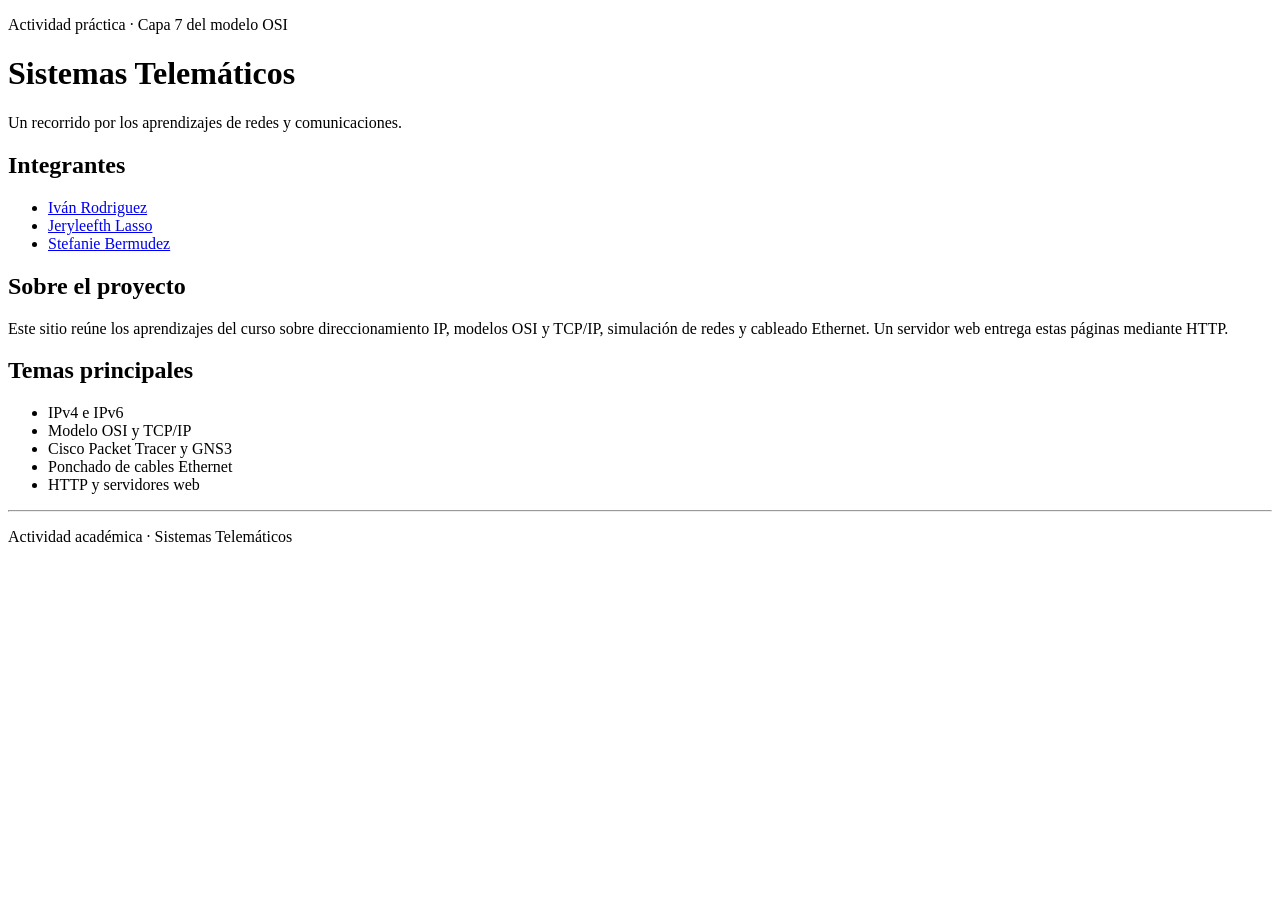
==== index.html @ d9533ce8 "Add files via upload" ====
<!DOCTYPE html><html lang="es"><head><meta charset="UTF-8"><meta name="viewport" content="width=device-width, initial-scale=1"><title>Sistemas Telemáticos</title></head><body><header><p>Actividad práctica · Capa 7 del modelo OSI</p><h1>Sistemas Telemáticos</h1><p>Un recorrido por los aprendizajes de redes y comunicaciones.</p></header><main><section><h2>Integrantes</h2><ul><li><a href="ivan-rodriguez.html">Iván Rodriguez</a></li><li><a href="jeryleefth-lasso.html">Jeryleefth Lasso</a></li><li><a href="stefanie-bermudez.html">Stefanie Bermudez</a></li></ul></section><section><h2>Sobre el proyecto</h2><p>Este sitio reúne los aprendizajes del curso sobre direccionamiento IP, modelos OSI y TCP/IP, simulación de redes y cableado Ethernet. Un servidor web entrega estas páginas mediante HTTP.</p></section><section><h2>Temas principales</h2><ul><li>IPv4 e IPv6</li><li>Modelo OSI y TCP/IP</li><li>Cisco Packet Tracer y GNS3</li><li>Ponchado de cables Ethernet</li><li>HTTP y servidores web</li></ul></section></main><footer><hr><p>Actividad académica · Sistemas Telemáticos</p></footer></body></html>
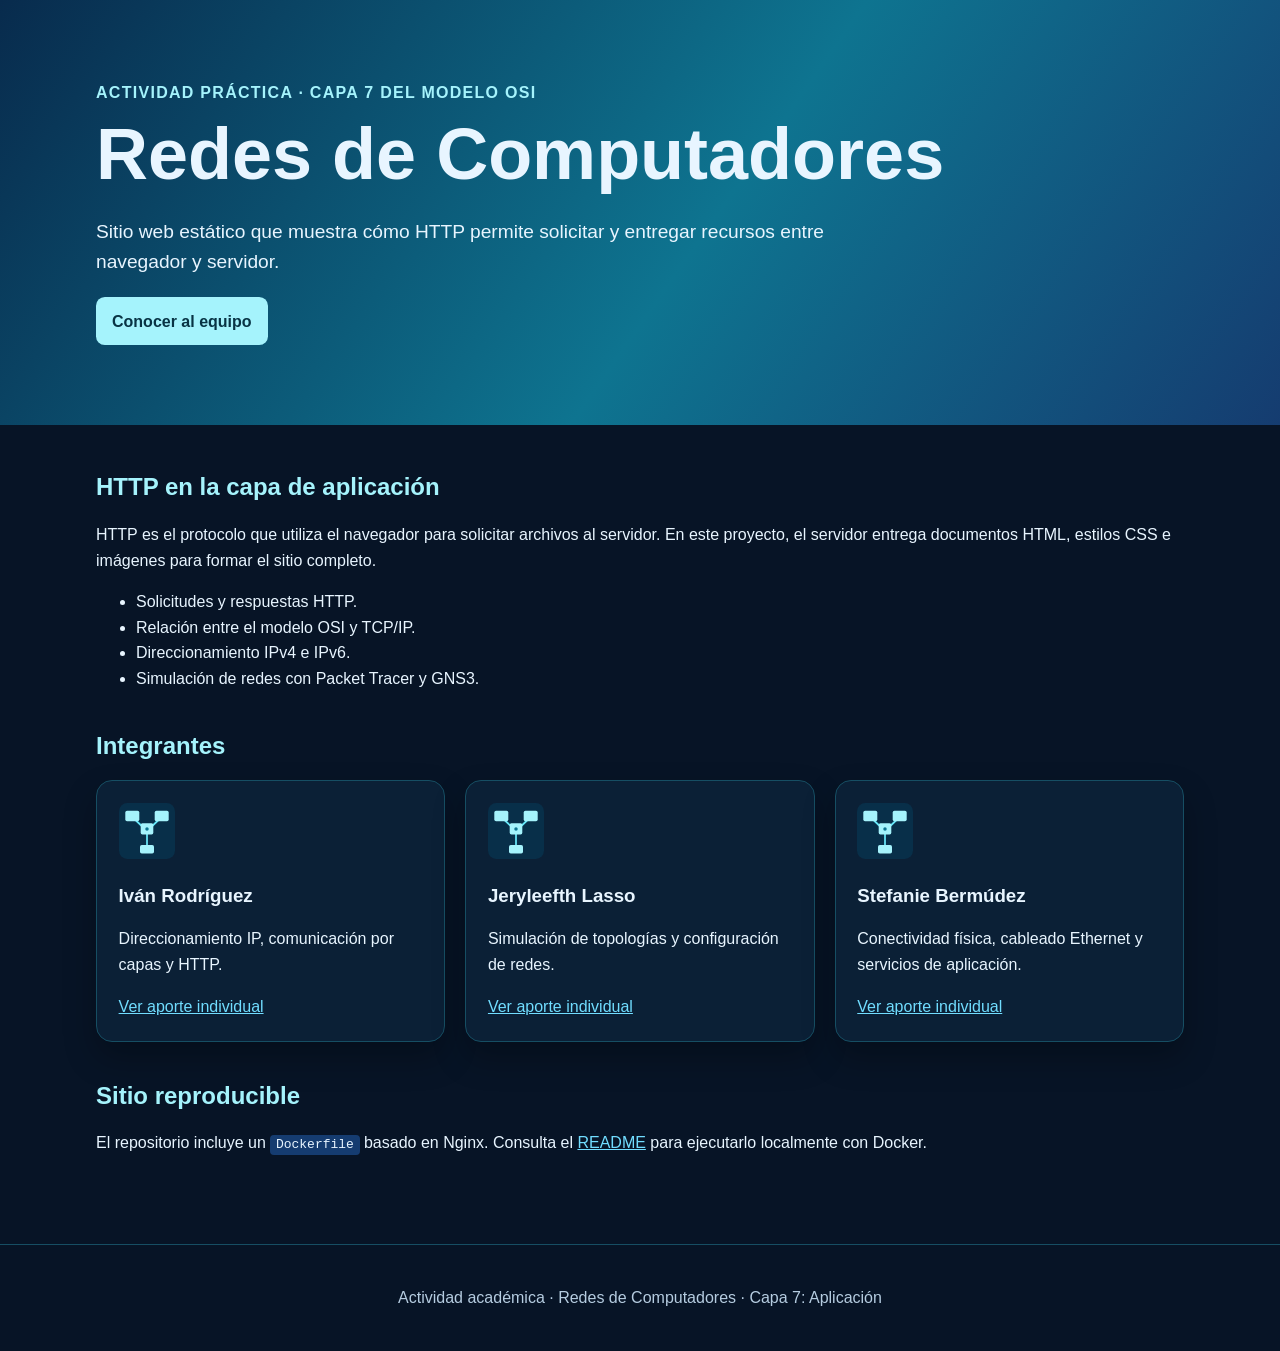
==== commit 1b8c0abb: "feat: completar sitio HTML de capa 7" ====
--- a/index.html
+++ b/index.html
@@ -1 +1,6 @@
-<!DOCTYPE html><html lang="es"><head><meta charset="UTF-8"><meta name="viewport" content="width=device-width, initial-scale=1"><title>Sistemas Telemáticos</title></head><body><header><p>Actividad práctica · Capa 7 del modelo OSI</p><h1>Sistemas Telemáticos</h1><p>Un recorrido por los aprendizajes de redes y comunicaciones.</p></header><main><section><h2>Integrantes</h2><ul><li><a href="ivan-rodriguez.html">Iván Rodriguez</a></li><li><a href="jeryleefth-lasso.html">Jeryleefth Lasso</a></li><li><a href="stefanie-bermudez.html">Stefanie Bermudez</a></li></ul></section><section><h2>Sobre el proyecto</h2><p>Este sitio reúne los aprendizajes del curso sobre direccionamiento IP, modelos OSI y TCP/IP, simulación de redes y cableado Ethernet. Un servidor web entrega estas páginas mediante HTTP.</p></section><section><h2>Temas principales</h2><ul><li>IPv4 e IPv6</li><li>Modelo OSI y TCP/IP</li><li>Cisco Packet Tracer y GNS3</li><li>Ponchado de cables Ethernet</li><li>HTTP y servidores web</li></ul></section></main><footer><hr><p>Actividad académica · Sistemas Telemáticos</p></footer></body></html>+<!doctype html>
+<html lang="es"><head><meta charset="UTF-8"><meta name="viewport" content="width=device-width, initial-scale=1"><meta name="description" content="Sitio académico sobre HTTP y la capa de aplicación."><title>Redes de Computadores | Capa 7</title><link rel="stylesheet" href="css/styles.css"></head>
+<body><header class="hero"><p class="eyebrow">Actividad práctica · Capa 7 del modelo OSI</p><h1>Redes de Computadores</h1><p class="lead">Sitio web estático que muestra cómo HTTP permite solicitar y entregar recursos entre navegador y servidor.</p><a class="button" href="#integrantes">Conocer al equipo</a></header>
+<main class="container"><section><h2>HTTP en la capa de aplicación</h2><p>HTTP es el protocolo que utiliza el navegador para solicitar archivos al servidor. En este proyecto, el servidor entrega documentos HTML, estilos CSS e imágenes para formar el sitio completo.</p><ul><li>Solicitudes y respuestas HTTP.</li><li>Relación entre el modelo OSI y TCP/IP.</li><li>Direccionamiento IPv4 e IPv6.</li><li>Simulación de redes con Packet Tracer y GNS3.</li></ul></section>
+<section id="integrantes"><h2>Integrantes</h2><div class="cards"><article class="card"><img src="img/redes.svg" alt="Ilustración de una red de computadores"><h3>Iván Rodríguez</h3><p>Direccionamiento IP, comunicación por capas y HTTP.</p><a href="Integrantes/ivan-rodriguez.html">Ver aporte individual</a></article><article class="card"><img src="img/redes.svg" alt="Ilustración de una red de computadores"><h3>Jeryleefth Lasso</h3><p>Simulación de topologías y configuración de redes.</p><a href="Integrantes/jeryleefth-lasso.html">Ver aporte individual</a></article><article class="card"><img src="img/redes.svg" alt="Ilustración de una red de computadores"><h3>Stefanie Bermúdez</h3><p>Conectividad física, cableado Ethernet y servicios de aplicación.</p><a href="Integrantes/stefanie-bermudez.html">Ver aporte individual</a></article></div></section>
+<section><h2>Sitio reproducible</h2><p>El repositorio incluye un <code>Dockerfile</code> basado en Nginx. Consulta el <a href="README.md">README</a> para ejecutarlo localmente con Docker.</p></section></main><footer><p>Actividad académica · Redes de Computadores · Capa 7: Aplicación</p></footer></body></html>
--- a/css/styles.css
+++ b/css/styles.css
@@ -0,0 +1 @@
+:root{font-family:Arial,Helvetica,sans-serif;line-height:1.6;color:#e8f5ff;background:#071426}*{box-sizing:border-box}body{margin:0}a{color:#71ddff}a:hover{color:#fff}.hero{padding:5rem max(1.5rem,calc((100% - 68rem)/2));background:linear-gradient(125deg,#082b4d,#0e7490 55%,#153c70)}.hero--small{padding-block:2.5rem}.eyebrow{margin:0;color:#a5f3fc;font-weight:700;text-transform:uppercase;letter-spacing:.08em}h1,h2,h3{line-height:1.2}h1{margin:.35rem 0;font-size:clamp(2.25rem,7vw,4.5rem)}h2{color:#a5f3fc;margin-top:0}.lead{max-width:48rem;font-size:1.2rem}nav{display:flex;flex-wrap:wrap;gap:1rem;margin-top:1rem}nav a{font-weight:700}.container{width:min(68rem,calc(100% - 3rem));margin:0 auto;padding:3rem 0}.container>section{margin-bottom:2.5rem}.cards{display:grid;grid-template-columns:repeat(auto-fit,minmax(15rem,1fr));gap:1.25rem}.card{padding:1.35rem;border:1px solid #164e63;border-radius:1rem;background:#0b2036;box-shadow:0 1rem 2rem #0004}.card img{width:3.5rem;height:3.5rem}.button{display:inline-block;padding:.7rem 1rem;border-radius:.55rem;background:#a5f3fc;color:#083344;font-weight:700;text-decoration:none}.profile{max-width:48rem}.profile__image{display:block;width:min(12rem,50%);margin:0 auto 2rem}code{padding:.15rem .35rem;border-radius:.25rem;background:#153c70}footer{padding:1.5rem;text-align:center;color:#b5cce0;border-top:1px solid #164e63}@media(max-width:38rem){.hero{padding-block:3rem}.container{width:min(100% - 2rem,68rem)}}
